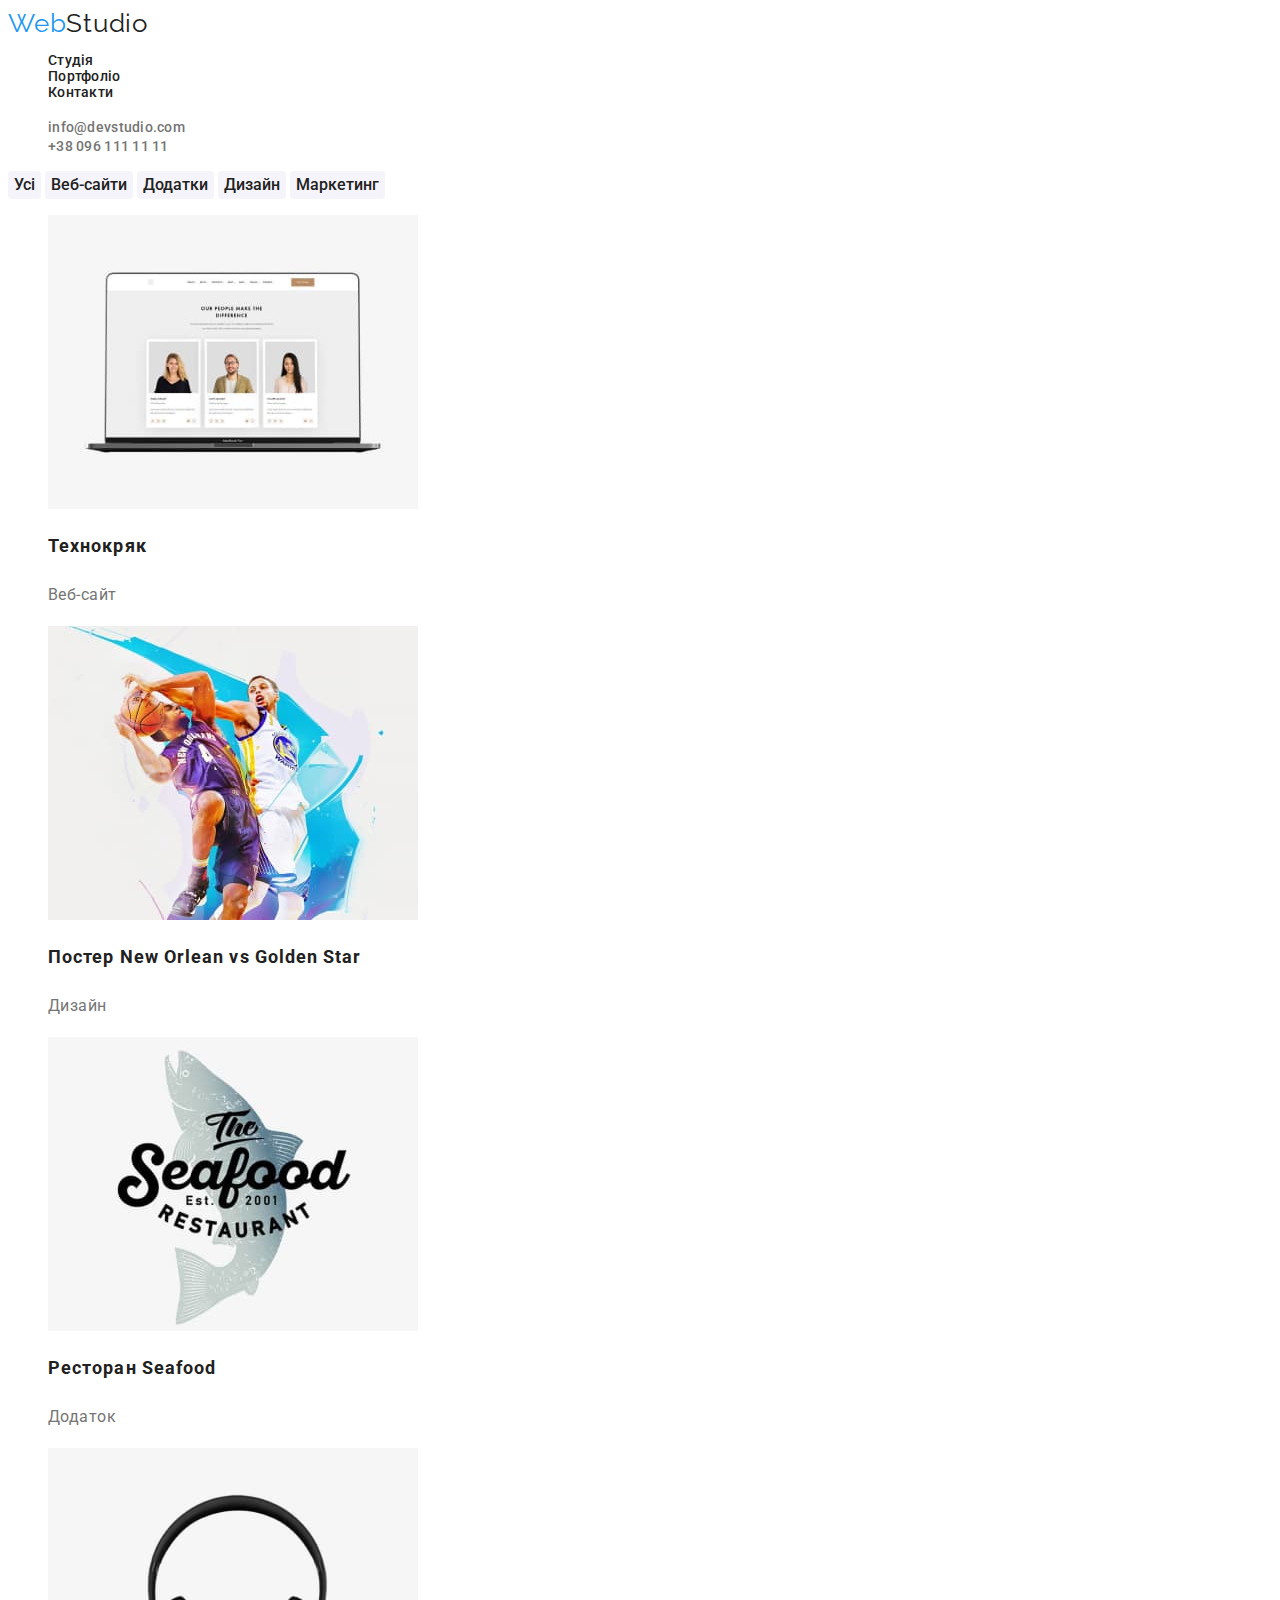
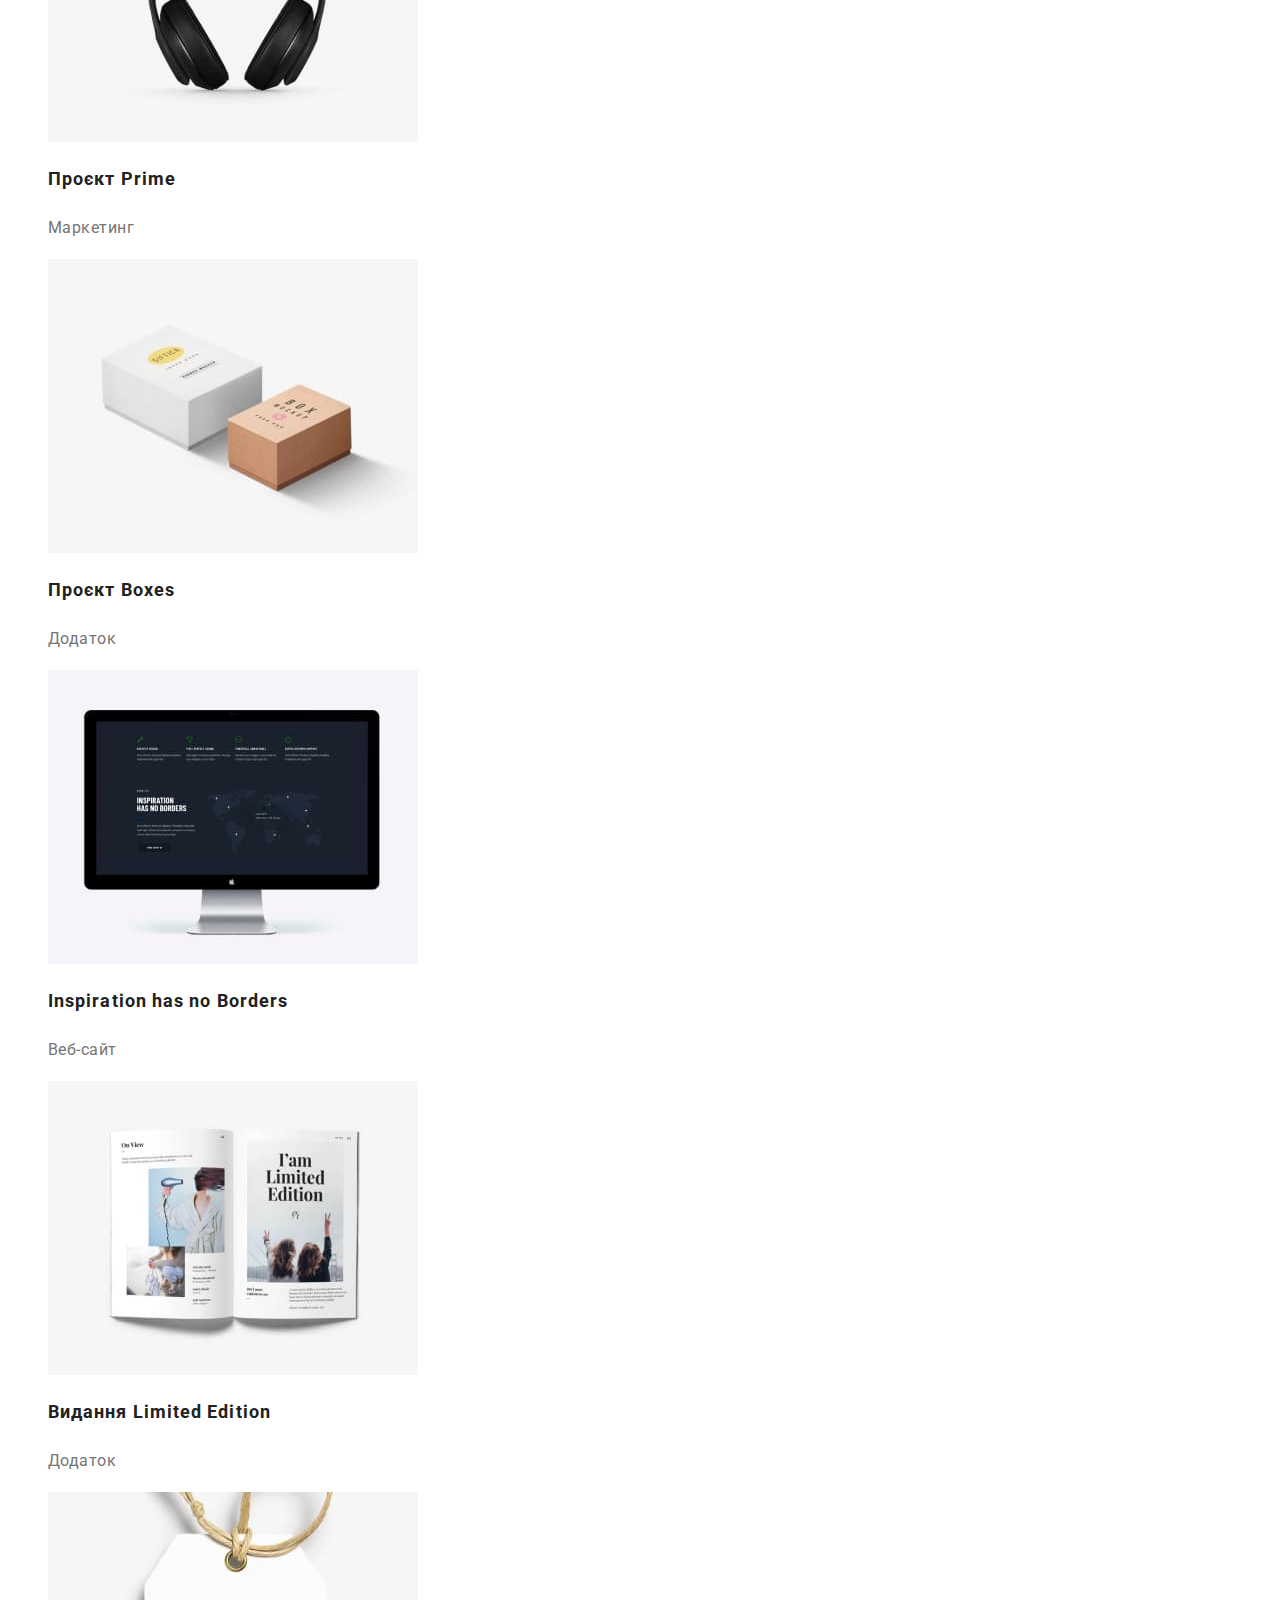
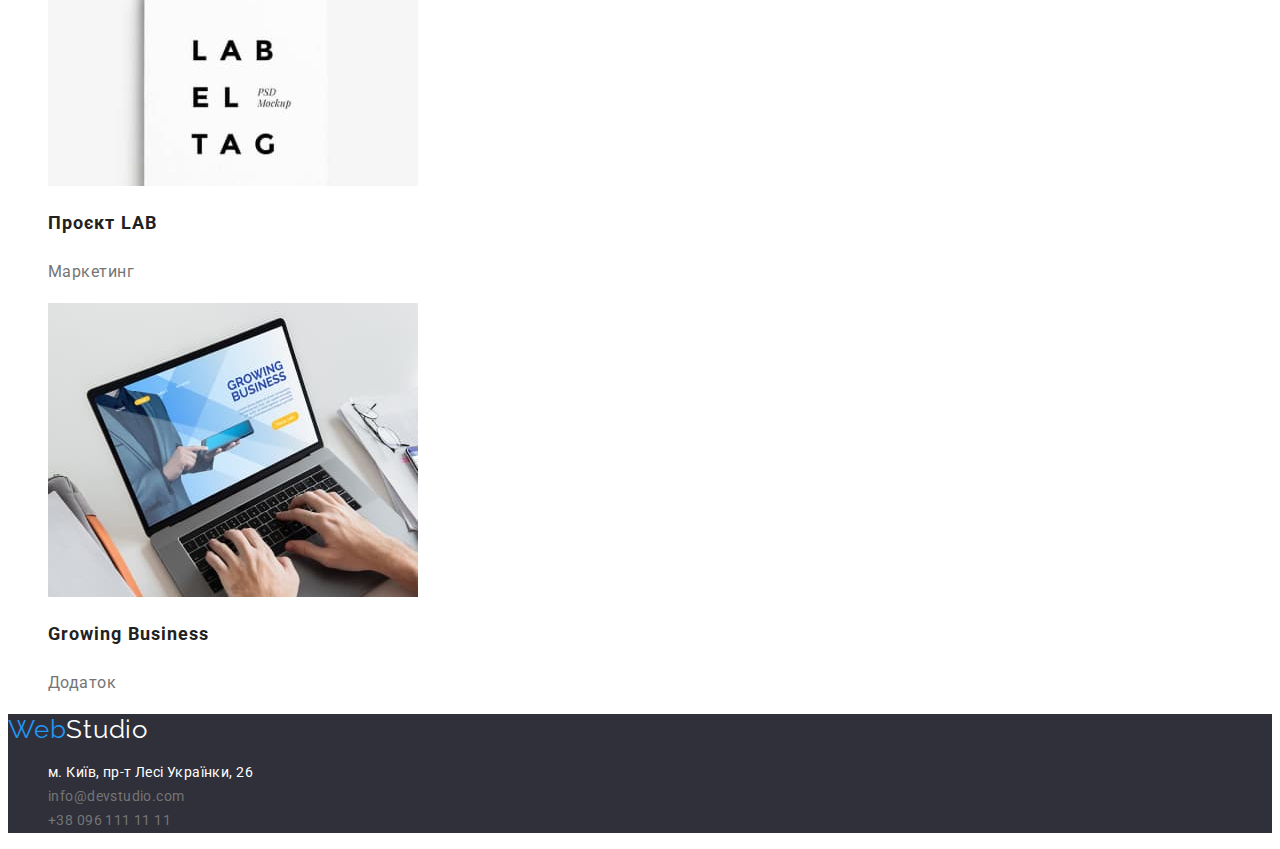
==== portfolio.html @ bd148e56 "Summary after HW2" ====
<!DOCTYPE html>
<html lang="uk">
  <head>
    <meta charset="UTF-8" />
    <meta http-equiv="X-UA-Compatible" content="IE=edge" />
    <meta name="viewport" content="width=device-width, initial-scale=1.0" />
    <title>Портфоліо</title>
    <link rel="preconnect" href="https://fonts.googleapis.com" />
    <link rel="preconnect" href="https://fonts.gstatic.com" crossorigin />
    <link
      href="https://fonts.googleapis.com/css2?family=Raleway:wght@700&family=Roboto:wght@400;500;700;900&display=swap"
      rel="stylesheet"
    />
    <link rel="stylesheet" href="./css/style.css" />
  </head>
  <body>
    <!-- Шапка сайту -->
    <header class="page-header">
      <a href="#" class="logo-link"
        >Web<span class="logo-header">Studio</span></a
      >
      <nav>
        <ul class="site-nav list">
          <li><a href="./index.html" class="link">Студія</a></li>
          <li><a href="#" class="link">Портфоліо</a></li>
          <li><a href="#" class="link">Контакти</a></li>
        </ul>
      </nav>
      <ul class="aside-header list">
        <li>
          <a href="mailto:info@devstudio.com" class="link link-header"
            >info@devstudio.com</a
          >
        </li>
        <li>
          <a href="tel:+380961111111" class="link link-header"
            >+38 096 111 11 11</a
          >
        </li>
      </ul>
    </header>
    <!-- Контент -->
    <main>
      <!-- Наші роботи -->
      <section class="section">
        <h1 class="visually-hidden">Наші роботи</h1>
        <div class="filter">
          <button class="secondary-button" type="button">Усі</button>
          <button class="secondary-button" type="button">Веб-сайти</button>
          <button class="secondary-button" type="button">Додатки</button>
          <button class="secondary-button" type="button">Дизайн</button>
          <button class="secondary-button" type="button">Маркетинг</button>
        </div>
        <ul class="work-items list">
          <li class="work-box">
            <a href="#">
              <img
                src="./img/veb-site.jpg"
                alt="Веб-сайт Технокряк"
                width="370"
                height="294"
              />
            </a>
            <h2 class="work-title">Технокряк</h2>
            <p class="work-text">Веб-сайт</p>
          </li>
          <li class="work-box">
            <a href="#">
              <img
                src="./img/design.jpg"
                alt="Дизайн Постер New Orlean vs Golden Star"
                width="370"
                height="294"
            /></a>
            <h2 class="work-title">Постер New Orlean vs Golden Star</h2>
            <p class="work-text">Дизайн</p>
          </li>
          <li class="work-box">
            <a href="#">
              <img
                src="./img/addition.jpg"
                alt="Додаток Ресторан Seafood"
                width="370"
                height="294"
            /></a>
            <h2 class="work-title">Ресторан Seafood</h2>
            <p class="work-text">Додаток</p>
          </li>
          <li class="work-box">
            <a href="#">
              <img
                src="./img/marketing.jpg"
                alt="Маркетинг Проєкт Prime"
                width="370"
                height="294"
            /></a>
            <h2 class="work-title">Проєкт Prime</h2>
            <p class="work-text">Маркетинг</p>
          </li>
          <li class="work-box">
            <a href="#">
              <img
                src="./img/addition1.jpg"
                alt="Додаток Проєкт Boxes"
                width="370"
                height="294"
            /></a>
            <h2 class="work-title">Проєкт Boxes</h2>
            <p class="work-text">Додаток</p>
          </li>
          <li class="work-box">
            <a href="#">
              <img
                src="./img//site.jpg"
                alt="Веб-сайт Inspiration has no Borders"
                width="370"
                height="294"
            /></a>
            <h2 class="work-title">Inspiration has no Borders</h2>
            <p class="work-text">Веб-сайт</p>
          </li>
          <li class="work-box">
            <a href="#">
              <img
                src="./img/design1.jpg"
                alt="Видання Limited Edition"
                width="370"
                height="294"
            /></a>
            <h2 class="work-title">Видання Limited Edition</h2>
            <p class="work-text">Додаток</p>
          </li>
          <li class="work-box">
            <a href="#">
              <img
                src="./img/marketing1.jpg"
                alt="Маркетинг Проєкт LAB"
                width="370"
                height="294"
            /></a>
            <h2 class="work-title">Проєкт LAB</h2>
            <p class="work-text">Маркетинг</p>
          </li>
          <li class="work-box">
            <a href="#">
              <img
                src="./img/addition2.jpg"
                alt="Додаток Growing Business"
                width="370"
                height="294"
            /></a>
            <h2 class="work-title">Growing Business</h2>
            <p class="work-text">Додаток</p>
          </li>
        </ul>
      </section>
    </main>
    <!-- Футер -->
    <footer class="footer">
      <a href="/" class="logo-link"
        >Web<span class="logo-footer">Studio</span></a
      >
      <address class="addres">
        <ul class="info-list">
          <li>
            <a
              href="https://goo.gl/maps/4CKy3KuzAdtdXZbL6"
              target="_blank"
              class="link link-addres"
            >
              м. Київ, пр-т Лесі Українки, 26
            </a>
          </li>
          <li>
            <a href="mailto:info@example.com" class="link link-footer"
              >info@devstudio.com</a
            >
          </li>
          <li>
            <a href="tel:+380961111111" class="link link-footer"
              >+38 096 111 11 11</a
            >
          </li>
        </ul>
      </address>
    </footer>
  </body>
</html>
---- css/style.css ----
/* цвет основного текста var(--title-text-color) rgba(33, 33, 33, 1);*/

/* вторичный цвет rgba(117, 117, 117, 1) */

/* белый цвет rgba(255, 255, 255, 1) */

/* акцент на синий rgba(33, 150, 243, 1)*/

/* цвет фона Героя и Футера rgba(47, 48, 58, 1)  */

/* вторичный цвет фона rgba(245, 244, 250, 1) */

/* основной фон  #F5F5F5 */

/* вторичный фон кнопки rgb(66, 135, 245) */

:root {
  --primary-text-color: rgba(33, 33, 33, 1);
  --title-text-color: rgba(33, 33, 33, 1);
  --secondary-text-color: rgba(117, 117, 117, 1);
  --accent-color: rgba(33, 150, 243, 1);
  --primary-white-color: rgba(255, 255, 255, 1);
  --secondary-white-color: rgba(245, 244, 250, 1);
  --background-black-color: rgba(47, 48, 58, 1);
  --background-blue-color: rgb(66, 135, 245);
}
body {
  color: var(--primary-text-color);
  background-color: var(--primary-white-color);
  font-family: Roboto, sans-serif;
}
/* Header */

.page-header {
  background-color: var(--primary-white-color);
}
.logo-link {
  color: var(--accent-color);
  font-family: Raleway, cursive;
  font-size: 26px;
  line-height: 1.19;
  letter-spacing: 0.03em;
  text-decoration: none;
}

.logo-header {
  color: var(--title-text-color);
  font-family: Raleway, cursive;
  font-size: 26px;
  line-height: 1.19;
  letter-spacing: 0.03em;
}

.logo-link:hover,
.logo-link:focus,
.logo-header:hover,
.logo-header:focus,
.link:hover,
.link:focus {
  color: var(--accent-color);
}
.site-nav {
  color: var(--title-text-color);
  font-weight: 500;
  font-size: 14px;
  line-height: 1.14;
  letter-spacing: 0.02em;
}

.list {
  list-style: none;
}
.link {
  color: var(--title-text-color);
  text-decoration: none;
}
.link-header {
  color: var(--secondary-text-color);
  font-weight: 500;
  font-size: 14px;
  line-height: 1.14;
  letter-spacing: 0.02em;
}

/* Герой */

.hero {
  background-color: var(--background-black-color);
}

.hero-title {
  color: var(--primary-white-color);
  font-weight: 900;
  font-style: normal;
  font-size: 44px;
  line-height: 1.36;
  letter-spacing: 0.06em;
  text-transform: uppercase;
  text-align: center;
}

/* Button */

.button-primary {
  color: var(--primary-white-color);
  background-color: var(--accent-color);
  max-width: 216px;
  width: 100%;
  height: 50px;
  font-weight: 700;
  font-size: 16px;
  line-height: 1.88;
  letter-spacing: 0.06em;
  text-align: center;
}
.button-primary:hover,
.button-primary:focus {
  color: var(--primary-white-color);
  background-color: var(--background-blue-color);
  cursor: pointer;
}

.secondary-button {
  color: var(--primary-text-color);
  background-color: var(--secondary-white-color);
  font-family: "Roboto";
  font-weight: 500;
  font-size: 16px;
  line-height: 1.62;
  cursor: pointer;
  border-radius: 4px;
  border: none;
}
.secondary-button:hover,
.secondary-button:focus {
  color: var(--primary-white-color);
  background-color: var(--accent-color);
}

/* Переваги */

.section {
  color: var(--secondary-text-color);
}
.section-title {
  color: var(--title-text-color);
  font-style: normal;
  font-size: 36px;
  line-height: 1.17;
  text-align: center;
  letter-spacing: 0.03em;
}

.visually-hidden {
  position: absolute;
  white-space: nowrap;
  width: 1px;
  height: 1px;
  overflow: hidden;
  border: 0;
  padding: 0;
  clip: rect(0 0 0 0);
  clip-path: inset(50%);
  margin: -1px;
}
.feature-list {
}

.title {
  color: var(--title-text-color);
  font-style: normal;
  font-weight: 700;
  font-size: 14px;
  line-height: 1.14;
  letter-spacing: 0.03em;
  text-transform: uppercase;
}

.title-text {
  font-style: normal;
  font-weight: 400;
  font-size: 14px;
  line-height: 1.71;
  letter-spacing: 0.03em;
}

/* Чим ми займаємося */

.work-list {
}

.work-items {
}

.work-box {
}

.work-title {
  color: var(--title-text-color);
  font-size: 18px;
  line-height: 2;
  letter-spacing: 0.06em;
}

.work-text {
  color: var(--secondary-text-color);
  font-weight: 400;
  font-size: 16px;
  line-height: 1.88;
  letter-spacing: 0.03em;
  text-decoration: none;
}

/* Наша команда */

.team-list {
  background-color: var(--secondary-white-color);
}
.team-card {
  background-color: var(--primary-white-color);
  width: 270px;
  height: 368px;
  box-shadow: 0px 1px 3px rgba(0, 0, 0, 0.12), 0px 1px 1px rgba(0, 0, 0, 0.14),
    0px 2px 1px rgba(0, 0, 0, 0.2);
  border-radius: 0px 0px 4px 4px;
}

.title-team {
  color: var(--title-text-color);
  font-style: normal;
  font-weight: 500;
  font-size: 16px;
  line-height: 1.19;
  letter-spacing: 0.03em;
}

.title-text-team {
  font-style: normal;
  font-weight: 400;
  font-size: 16px;
  line-height: 1.19;
  letter-spacing: 0.03em;
}
/* Футер */

.footer {
  background-color: var(--background-black-color);
}

.logo-footer {
  color: var(--primary-white-color);
  font-family: Raleway, cursive;
  font-size: 26px;
  line-height: 1.19;
  letter-spacing: 0.03em;
}

.logo-footer:hover,
.logo-footer:focus {
  color: var(--accent-color);
}
.addres {
}

.info-list {
  list-style: none;
}
.link-addres {
  color: var(--primary-white-color);
  font-style: normal;
  font-weight: 400;
  font-size: 14px;
  line-height: 1.71;
  letter-spacing: 0.03em;
}

.link-footer {
  color: var(--secondary-text-color);
  font-style: normal;
  font-weight: 400;
  font-size: 14px;
  line-height: 1.71;
  letter-spacing: 0.03em;
}
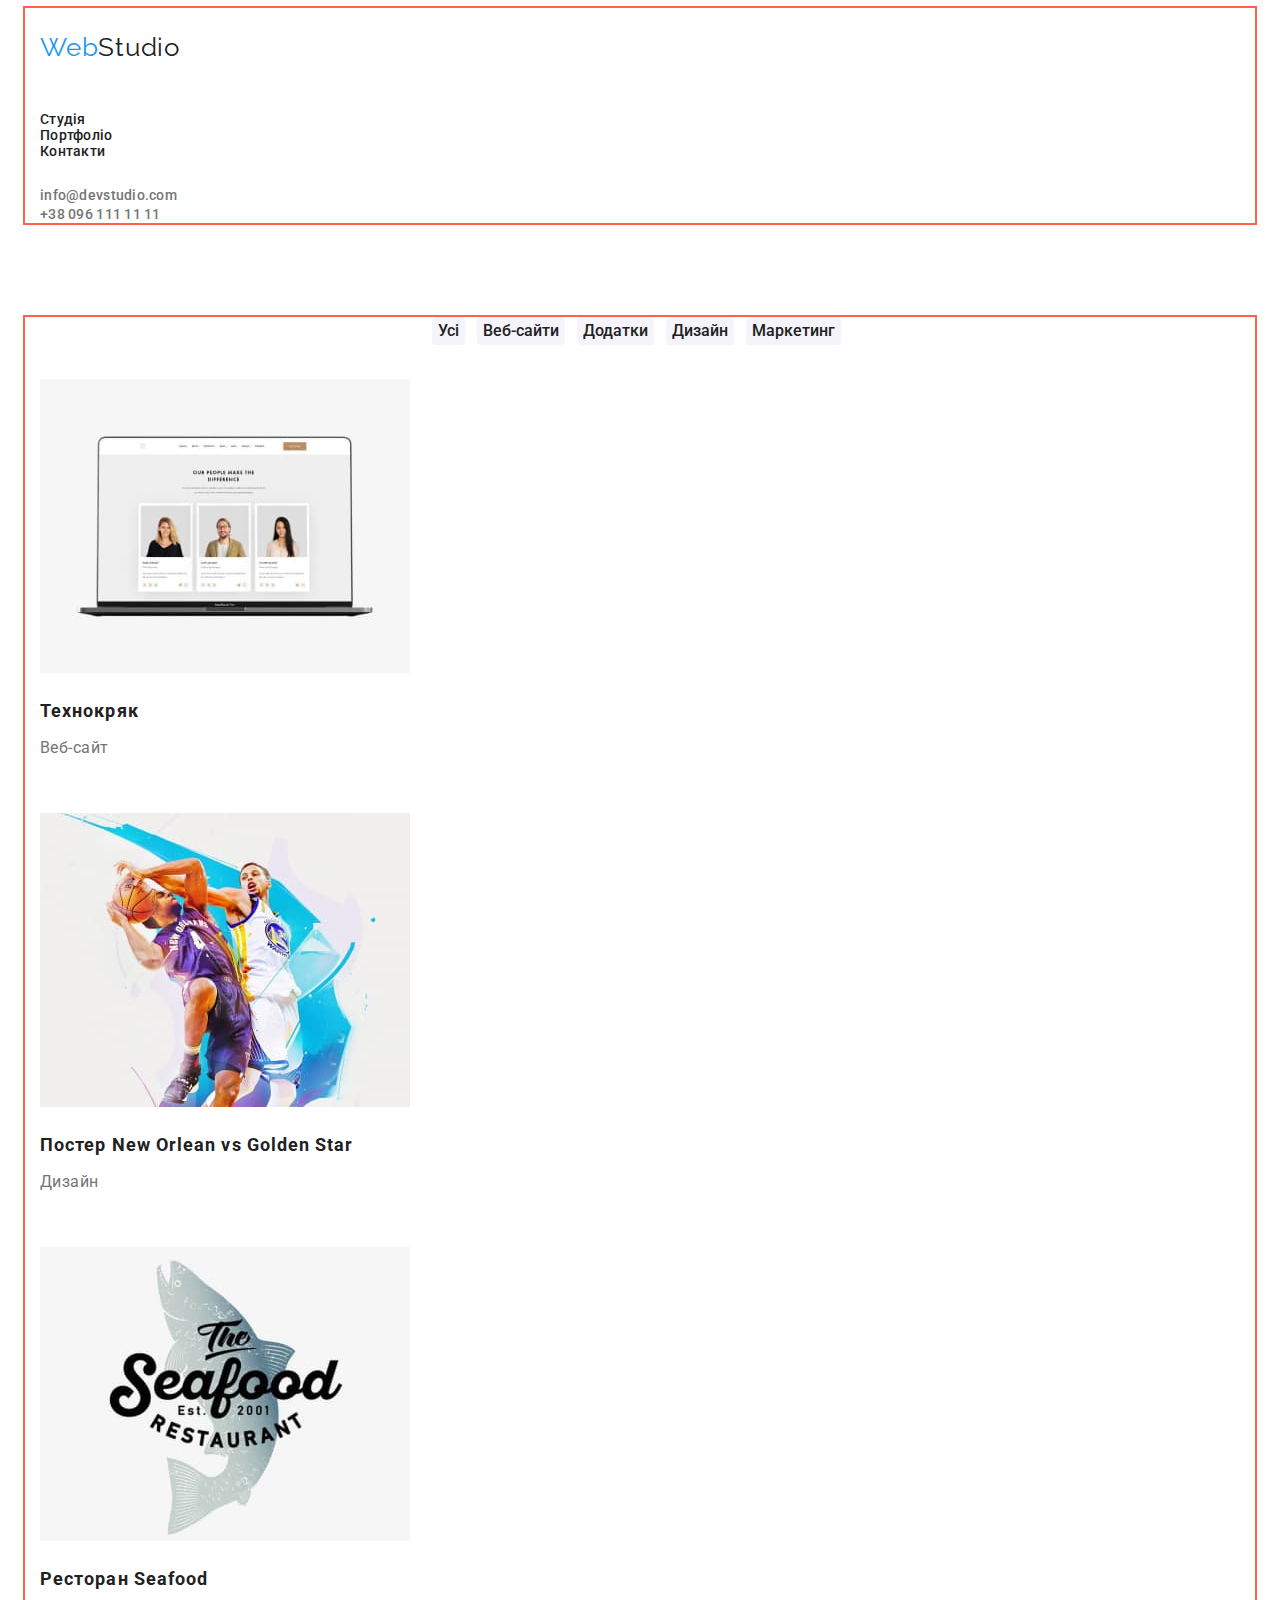
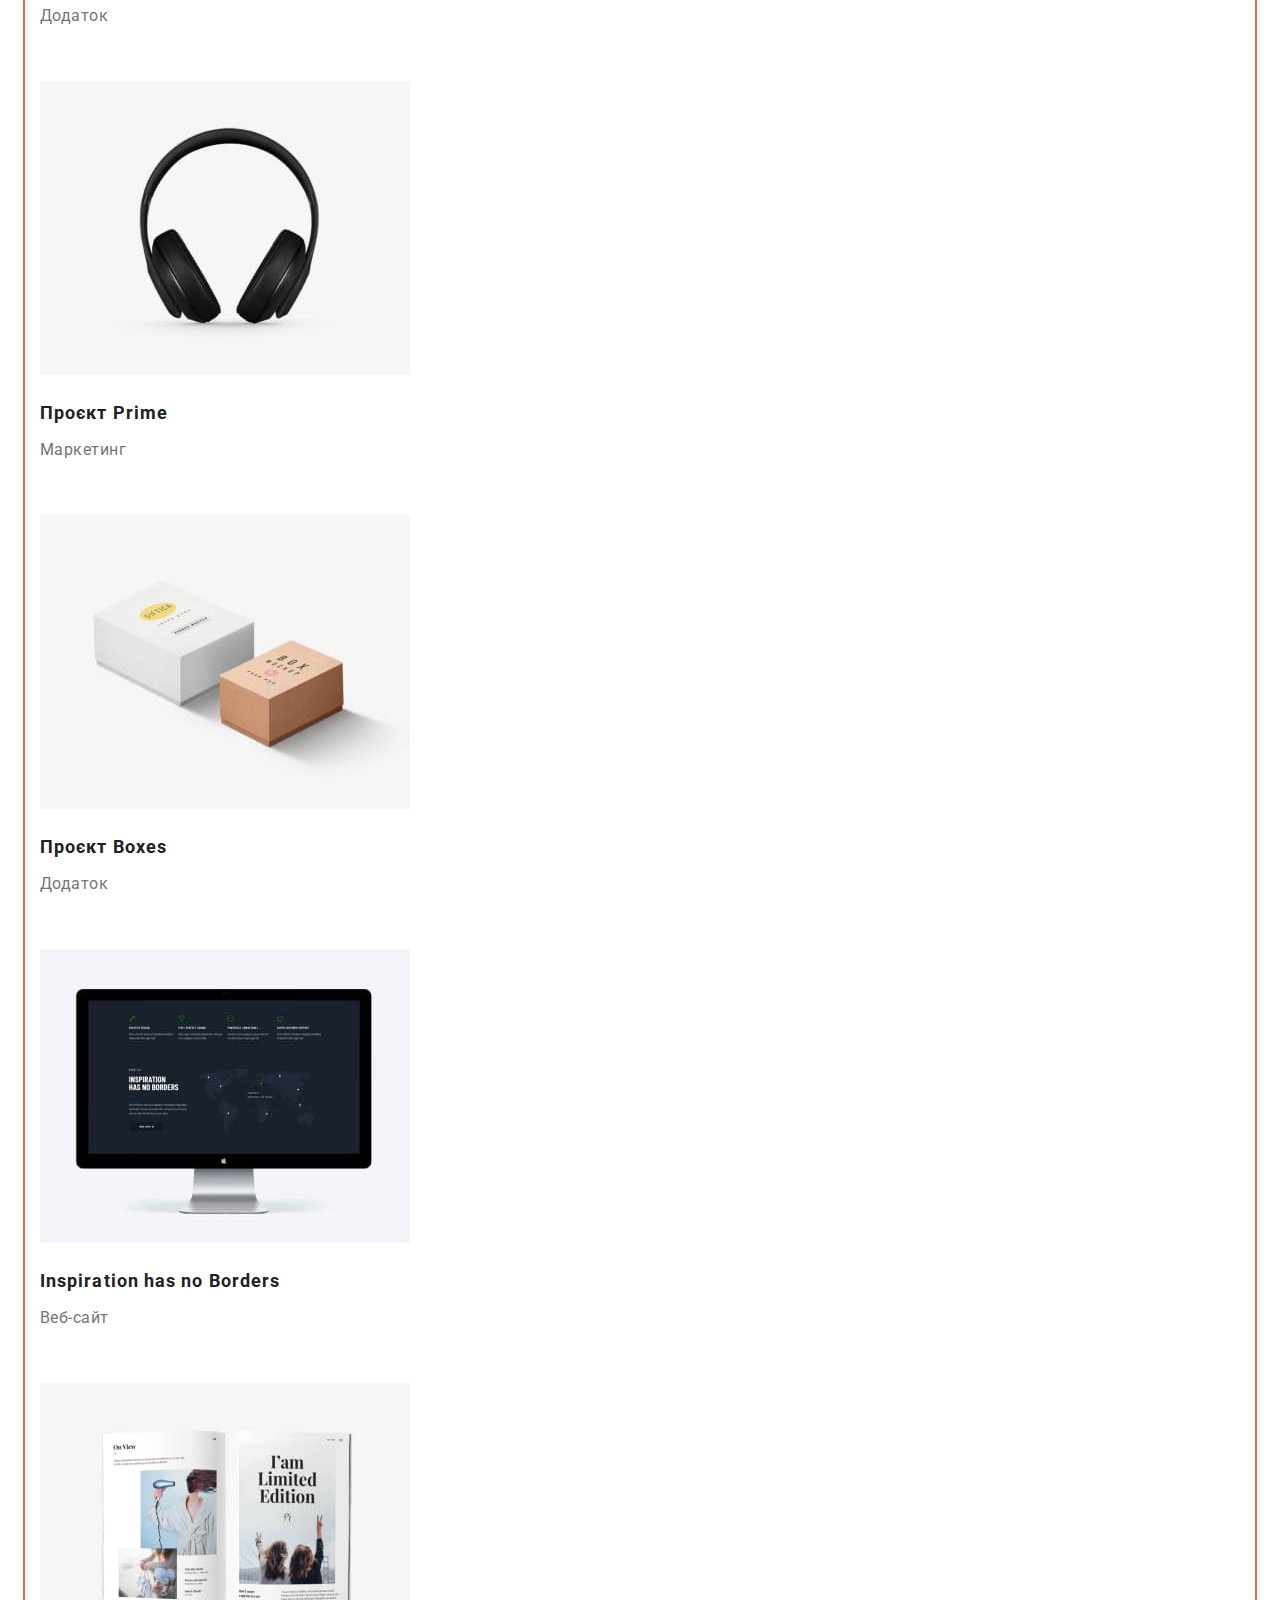
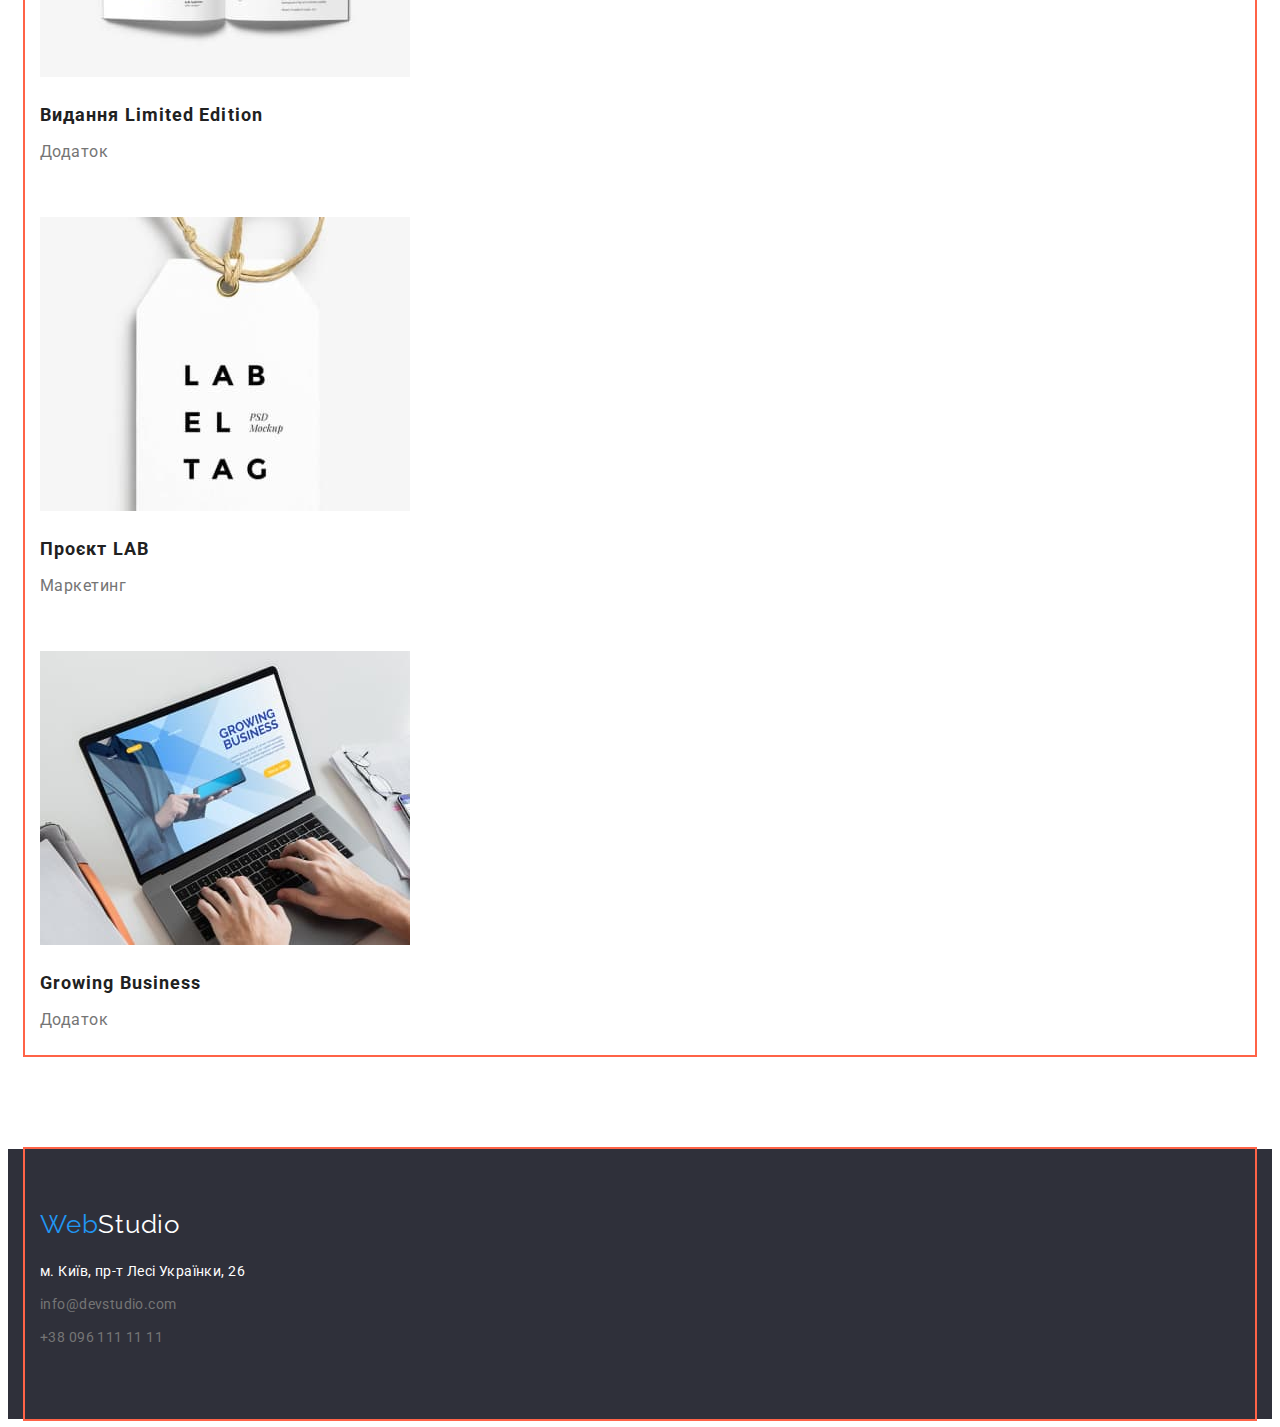
==== commit b0e98e7c: "Summary lesson 5" ====
--- a/portfolio.html
+++ b/portfolio.html
@@ -5,6 +5,7 @@
     <meta http-equiv="X-UA-Compatible" content="IE=edge" />
     <meta name="viewport" content="width=device-width, initial-scale=1.0" />
     <title>Портфоліо</title>
+    <link rel="stylesheet" href="https://cdnjs.cloudflare.com/ajax/libs/modern-normalize/1.1.0/modern-normalize.min.css" integrity="sha512-wpPYUAdjBVSE4KJnH1VR1HeZfpl1ub8YT/NKx4PuQ5NmX2tKuGu6U/JRp5y+Y8XG2tV+wKQpNHVUX03MfMFn9Q==" crossorigin="anonymous" referrerpolicy="no-referrer" />
     <link rel="preconnect" href="https://fonts.googleapis.com" />
     <link rel="preconnect" href="https://fonts.gstatic.com" crossorigin />
     <link
@@ -16,35 +17,40 @@
   <body>
     <!-- Шапка сайту -->
     <header class="page-header">
-      <a href="#" class="logo-link"
-        >Web<span class="logo-header">Studio</span></a
-      >
-      <nav>
-        <ul class="site-nav list">
-          <li><a href="./index.html" class="link">Студія</a></li>
-          <li><a href="#" class="link">Портфоліо</a></li>
-          <li><a href="#" class="link">Контакти</a></li>
+      <div class="container">
+        <div class="logo-link-header">
+          <a href="#" class="logo-link"
+            >Web<span class="logo-header">Studio</span></a
+          >
+        </div>
+        <nav>
+          <ul class="site-nav list">
+            <li><a href="./index.html" class="link">Студія</a></li>
+            <li><a href="#" class="link">Портфоліо</a></li>
+            <li><a href="#" class="link">Контакти</a></li>
+          </ul>
+        </nav>
+        <ul class="aside-header list">
+          <li>
+            <a href="mailto:info@devstudio.com" class="link link-header"
+              >info@devstudio.com</a
+            >
+          </li>
+          <li>
+            <a href="tel:+380961111111" class="link link-header"
+              >+38 096 111 11 11</a
+            >
+          </li>
         </ul>
-      </nav>
-      <ul class="aside-header list">
-        <li>
-          <a href="mailto:info@devstudio.com" class="link link-header"
-            >info@devstudio.com</a
-          >
-        </li>
-        <li>
-          <a href="tel:+380961111111" class="link link-header"
-            >+38 096 111 11 11</a
-          >
-        </li>
-      </ul>
+      </div>
     </header>
     <!-- Контент -->
     <main>
       <!-- Наші роботи -->
       <section class="section">
+        <div class="container">
         <h1 class="visually-hidden">Наші роботи</h1>
-        <div class="filter">
+        <div class="filter centered">
           <button class="secondary-button" type="button">Усі</button>
           <button class="secondary-button" type="button">Веб-сайти</button>
           <button class="secondary-button" type="button">Додатки</button>
@@ -55,6 +61,7 @@
           <li class="work-box">
             <a href="#">
               <img
+              class="work-image"
                 src="./img/veb-site.jpg"
                 alt="Веб-сайт Технокряк"
                 width="370"
@@ -67,6 +74,7 @@
           <li class="work-box">
             <a href="#">
               <img
+              class="work-image"
                 src="./img/design.jpg"
                 alt="Дизайн Постер New Orlean vs Golden Star"
                 width="370"
@@ -78,6 +86,7 @@
           <li class="work-box">
             <a href="#">
               <img
+              class="work-image"
                 src="./img/addition.jpg"
                 alt="Додаток Ресторан Seafood"
                 width="370"
@@ -89,6 +98,7 @@
           <li class="work-box">
             <a href="#">
               <img
+              class="work-image"
                 src="./img/marketing.jpg"
                 alt="Маркетинг Проєкт Prime"
                 width="370"
@@ -100,6 +110,7 @@
           <li class="work-box">
             <a href="#">
               <img
+              class="work-image"
                 src="./img/addition1.jpg"
                 alt="Додаток Проєкт Boxes"
                 width="370"
@@ -111,6 +122,7 @@
           <li class="work-box">
             <a href="#">
               <img
+              class="work-image"
                 src="./img//site.jpg"
                 alt="Веб-сайт Inspiration has no Borders"
                 width="370"
@@ -122,6 +134,7 @@
           <li class="work-box">
             <a href="#">
               <img
+              class="work-image"
                 src="./img/design1.jpg"
                 alt="Видання Limited Edition"
                 width="370"
@@ -133,6 +146,7 @@
           <li class="work-box">
             <a href="#">
               <img
+              class="work-image"
                 src="./img/marketing1.jpg"
                 alt="Маркетинг Проєкт LAB"
                 width="370"
@@ -144,6 +158,7 @@
           <li class="work-box">
             <a href="#">
               <img
+              class="work-image"
                 src="./img/addition2.jpg"
                 alt="Додаток Growing Business"
                 width="370"
@@ -154,35 +169,40 @@
           </li>
         </ul>
       </section>
+      </div>
     </main>
     <!-- Футер -->
-    <footer class="footer">
-      <a href="/" class="logo-link"
-        >Web<span class="logo-footer">Studio</span></a
-      >
-      <address class="addres">
-        <ul class="info-list">
-          <li>
-            <a
-              href="https://goo.gl/maps/4CKy3KuzAdtdXZbL6"
-              target="_blank"
-              class="link link-addres"
-            >
-              м. Київ, пр-т Лесі Українки, 26
-            </a>
-          </li>
-          <li>
-            <a href="mailto:info@example.com" class="link link-footer"
-              >info@devstudio.com</a
-            >
-          </li>
-          <li>
-            <a href="tel:+380961111111" class="link link-footer"
-              >+38 096 111 11 11</a
-            >
-          </li>
-        </ul>
-      </address>
+     <footer class="footer">
+      <div class="container">
+        <div class="logo-link-footer">
+          <a href="./index.html" class="logo-link"
+            >Web<span class="logo-footer">Studio</span></a
+          >
+        </div>
+        <address class="addres">
+          <ul class="info-list">
+            <li class="info-item">
+              <a
+                href="https://goo.gl/maps/4CKy3KuzAdtdXZbL6"
+                target="_blank"
+                class="link link-addres"
+              >
+                м. Київ, пр-т Лесі Українки, 26
+              </a>
+            </li>
+            <li class="info-item">
+              <a href="mailto:info@devstudio.com" class="link link-footer"
+                >info@devstudio.com</a
+              >
+            </li>
+            <li class="info-item">
+              <a href="tel:+380961111111" class="link link-footer"
+                >+38 096 111 11 11</a
+              >
+            </li>
+          </ul>
+        </address>
+      </div>
     </footer>
   </body>
 </html>
--- a/css/style.css
+++ b/css/style.css
@@ -29,17 +29,51 @@
   background-color: var(--primary-white-color);
   font-family: Roboto, sans-serif;
 }
+
+h1,
+h2,
+h3,
+h4,
+h5,
+h6,
+p,
+ul {
+  margin: 0;
+  padding: 0;
+}
+
+img {
+  display: block;
+  max-width: 100%;
+  height: auto;
+}
+
+.container {
+  margin: 0 auto;
+  padding: 0 15px;
+  max-width: 1200px;
+  outline: 2px solid tomato;
+}
+
 /* Header */
 
 .page-header {
   background-color: var(--primary-white-color);
-}
+  margin-bottom: 94px;
+}
+.logo-link-header {
+  padding-top: 24px;
+  padding-bottom: 25px;
+  margin-right: 93px;
+}
+
 .logo-link {
   color: var(--accent-color);
   font-family: Raleway, cursive;
   font-size: 26px;
   line-height: 1.19;
   letter-spacing: 0.03em;
+
   text-decoration: none;
 }
 
@@ -65,6 +99,9 @@
   font-size: 14px;
   line-height: 1.14;
   letter-spacing: 0.02em;
+  padding-top: 24px;
+  padding-bottom: 25px;
+  margin-right: 344px;
 }
 
 .list {
@@ -80,12 +117,15 @@
   font-size: 14px;
   line-height: 1.14;
   letter-spacing: 0.02em;
+  margin-right: 50px;
 }
 
 /* Герой */
 
 .hero {
   background-color: var(--background-black-color);
+  text-align: center;
+  margin-bottom: 94px;
 }
 
 .hero-title {
@@ -97,6 +137,10 @@
   letter-spacing: 0.06em;
   text-transform: uppercase;
   text-align: center;
+  padding-top: 200px;
+  margin-bottom: 30px;
+  padding-left: 252px;
+  padding-right: 252px;
 }
 
 /* Button */
@@ -112,6 +156,7 @@
   line-height: 1.88;
   letter-spacing: 0.06em;
   text-align: center;
+  margin-bottom: 200px;
 }
 .button-primary:hover,
 .button-primary:focus {
@@ -130,6 +175,7 @@
   cursor: pointer;
   border-radius: 4px;
   border: none;
+  margin-right: 8px;
 }
 .secondary-button:hover,
 .secondary-button:focus {
@@ -141,7 +187,13 @@
 
 .section {
   color: var(--secondary-text-color);
-}
+  margin-bottom: 94px;
+}
+
+.centered {
+  text-align: center;
+}
+
 .section-title {
   color: var(--title-text-color);
   font-style: normal;
@@ -149,6 +201,7 @@
   line-height: 1.17;
   text-align: center;
   letter-spacing: 0.03em;
+  margin-bottom: 50px;
 }
 
 .visually-hidden {
@@ -163,6 +216,7 @@
   clip-path: inset(50%);
   margin: -1px;
 }
+
 .feature-list {
 }
 
@@ -174,6 +228,8 @@
   line-height: 1.14;
   letter-spacing: 0.03em;
   text-transform: uppercase;
+  margin-right: 30px;
+  margin-bottom: 10px;
 }
 
 .title-text {
@@ -182,17 +238,28 @@
   font-size: 14px;
   line-height: 1.71;
   letter-spacing: 0.03em;
+  margin-bottom: 24px;
+  margin-right: 30px;
 }
 
 /* Чим ми займаємося */
 
-.work-list {
-}
-
-.work-items {
+.filter {
+  margin-bottom: 34px;
+}
+
+.work-list > .item {
+  margin-bottom: 94px;
+  margin-right: 30px;
 }
 
 .work-box {
+  margin-bottom: 30px;
+  margin-right: 30px;
+}
+
+.work-image {
+  margin-bottom: 20px;
 }
 
 .work-title {
@@ -200,6 +267,7 @@
   font-size: 18px;
   line-height: 2;
   letter-spacing: 0.06em;
+  margin-bottom: 4px;
 }
 
 .work-text {
@@ -209,6 +277,7 @@
   line-height: 1.88;
   letter-spacing: 0.03em;
   text-decoration: none;
+  padding-bottom: 20px;
 }
 
 /* Наша команда */
@@ -223,6 +292,12 @@
   box-shadow: 0px 1px 3px rgba(0, 0, 0, 0.12), 0px 1px 1px rgba(0, 0, 0, 0.14),
     0px 2px 1px rgba(0, 0, 0, 0.2);
   border-radius: 0px 0px 4px 4px;
+  margin-bottom: 94px;
+  margin-right: 30px;
+}
+
+.team-image {
+  margin-bottom: 30px;
 }
 
 .title-team {
@@ -232,6 +307,8 @@
   font-size: 16px;
   line-height: 1.19;
   letter-spacing: 0.03em;
+  margin-bottom: 10px;
+  text-align: center;
 }
 
 .title-text-team {
@@ -240,11 +317,18 @@
   font-size: 16px;
   line-height: 1.19;
   letter-spacing: 0.03em;
+  margin-bottom: 30px;
+  text-align: center;
 }
 /* Футер */
 
 .footer {
   background-color: var(--background-black-color);
+}
+
+.logo-link-footer {
+  padding-top: 60px;
+  margin-bottom: 20px;
 }
 
 .logo-footer {
@@ -260,6 +344,7 @@
   color: var(--accent-color);
 }
 .addres {
+  padding-bottom: 60px;
 }
 
 .info-list {
@@ -282,3 +367,7 @@
   line-height: 1.71;
   letter-spacing: 0.03em;
 }
+
+.info-item {
+  margin-bottom: 9px;
+}
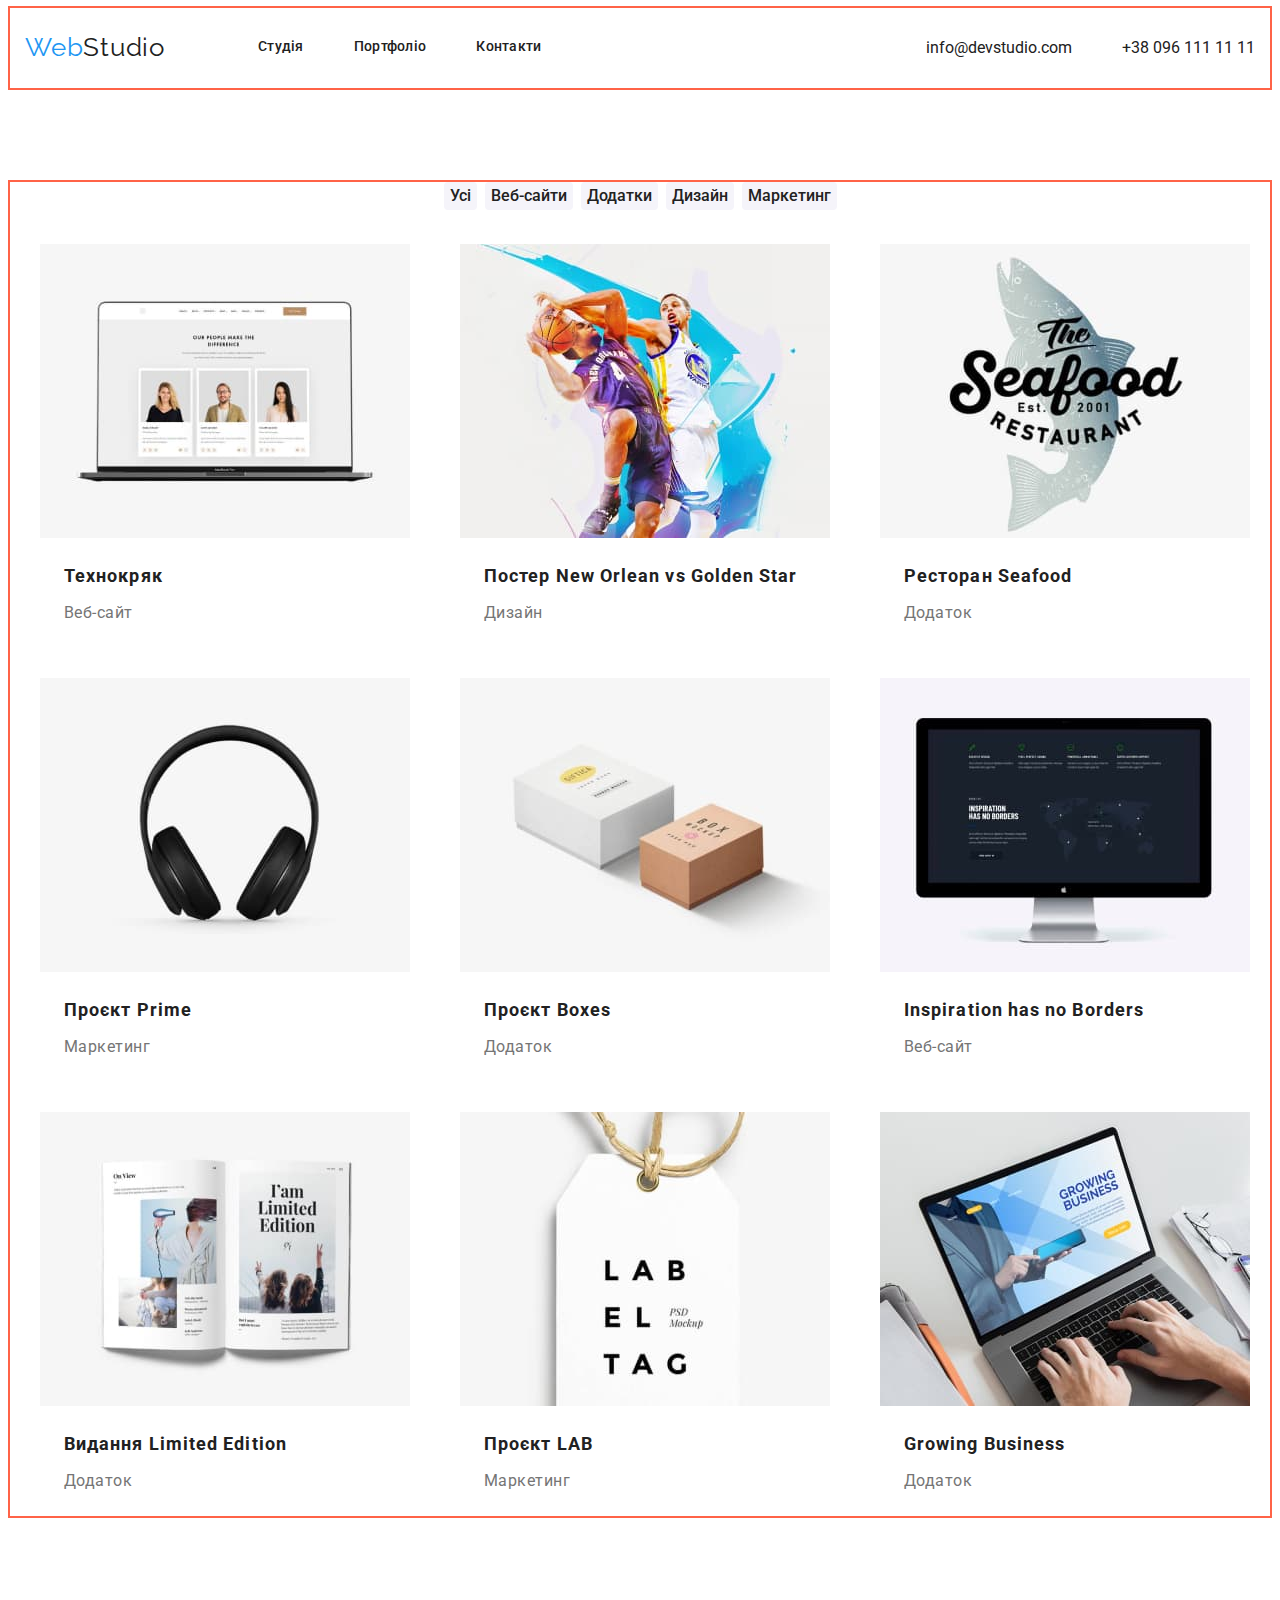
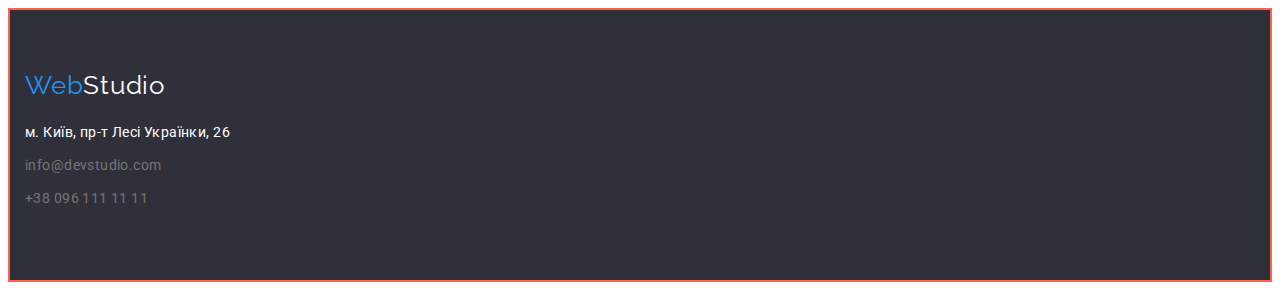
==== commit 567ba2eb: "Last change" ====
--- a/portfolio.html
+++ b/portfolio.html
@@ -5,7 +5,13 @@
     <meta http-equiv="X-UA-Compatible" content="IE=edge" />
     <meta name="viewport" content="width=device-width, initial-scale=1.0" />
     <title>Портфоліо</title>
-    <link rel="stylesheet" href="https://cdnjs.cloudflare.com/ajax/libs/modern-normalize/1.1.0/modern-normalize.min.css" integrity="sha512-wpPYUAdjBVSE4KJnH1VR1HeZfpl1ub8YT/NKx4PuQ5NmX2tKuGu6U/JRp5y+Y8XG2tV+wKQpNHVUX03MfMFn9Q==" crossorigin="anonymous" referrerpolicy="no-referrer" />
+    <link
+      rel="stylesheet"
+      href="https://cdnjs.cloudflare.com/ajax/libs/modern-normalize/1.1.0/modern-normalize.min.css"
+      integrity="sha512-wpPYUAdjBVSE4KJnH1VR1HeZfpl1ub8YT/NKx4PuQ5NmX2tKuGu6U/JRp5y+Y8XG2tV+wKQpNHVUX03MfMFn9Q=="
+      crossorigin="anonymous"
+      referrerpolicy="no-referrer"
+    />
     <link rel="preconnect" href="https://fonts.googleapis.com" />
     <link rel="preconnect" href="https://fonts.gstatic.com" crossorigin />
     <link
@@ -17,7 +23,7 @@
   <body>
     <!-- Шапка сайту -->
     <header class="page-header">
-      <div class="container">
+      <div class="container main-logo">
         <div class="logo-link-header">
           <a href="#" class="logo-link"
             >Web<span class="logo-header">Studio</span></a
@@ -25,21 +31,21 @@
         </div>
         <nav>
           <ul class="site-nav list">
-            <li><a href="./index.html" class="link">Студія</a></li>
-            <li><a href="#" class="link">Портфоліо</a></li>
-            <li><a href="#" class="link">Контакти</a></li>
+            <li class="item"><a href="./index.html" class="link">Студія</a></li>
+            <li class="item">
+              <a href="#" class="link">Портфоліо</a>
+            </li>
+            <li class="item"><a href="#" class="link">Контакти</a></li>
           </ul>
         </nav>
         <ul class="aside-header list">
-          <li>
-            <a href="mailto:info@devstudio.com" class="link link-header"
+          <li class="item">
+            <a href="mailto:info@devstudio.com" class="link"
               >info@devstudio.com</a
             >
           </li>
-          <li>
-            <a href="tel:+380961111111" class="link link-header"
-              >+38 096 111 11 11</a
-            >
+          <li class="item">
+            <a href="tel:+380961111111" class="link">+38 096 111 11 11</a>
           </li>
         </ul>
       </div>
@@ -49,130 +55,150 @@
       <!-- Наші роботи -->
       <section class="section">
         <div class="container">
-        <h1 class="visually-hidden">Наші роботи</h1>
-        <div class="filter centered">
-          <button class="secondary-button" type="button">Усі</button>
-          <button class="secondary-button" type="button">Веб-сайти</button>
-          <button class="secondary-button" type="button">Додатки</button>
-          <button class="secondary-button" type="button">Дизайн</button>
-          <button class="secondary-button" type="button">Маркетинг</button>
+          <h1 class="visually-hidden">Наші роботи</h1>
+          <div class="filter centered">
+            <button class="secondary-button" type="button">Усі</button>
+            <button class="secondary-button" type="button">Веб-сайти</button>
+            <button class="secondary-button" type="button">Додатки</button>
+            <button class="secondary-button" type="button">Дизайн</button>
+            <button class="secondary-button" type="button">Маркетинг</button>
+          </div>
+          <div class="work-container">
+            <ul class="work-items list">
+              <li class="work-box">
+                <a href="#">
+                  <img
+                    class="work-image"
+                    src="./img/veb-site.jpg"
+                    alt="Веб-сайт Технокряк"
+                    width="370"
+                    height="294"
+                  />
+                </a>
+                <div class="work-card">
+                  <h2 class="work-title">Технокряк</h2>
+                  <p class="work-text">Веб-сайт</p>
+                </div>
+              </li>
+              <li class="work-box">
+                <a href="#">
+                  <img
+                    class="work-image"
+                    src="./img/design.jpg"
+                    alt="Дизайн Постер New Orlean vs Golden Star"
+                    width="370"
+                    height="294"
+                /></a>
+                <div class="work-card">
+                  <h2 class="work-title">Постер New Orlean vs Golden Star</h2>
+                  <p class="work-text">Дизайн</p>
+                </div>
+              </li>
+              <li class="work-box">
+                <a href="#">
+                  <img
+                    class="work-image"
+                    src="./img/addition.jpg"
+                    alt="Додаток Ресторан Seafood"
+                    width="370"
+                    height="294"
+                /></a>
+                <div class="work-card">
+                  <h2 class="work-title">Ресторан Seafood</h2>
+                  <p class="work-text">Додаток</p>
+                </div>
+              </li>
+              <li class="work-box">
+                <a href="#">
+                  <img
+                    class="work-image"
+                    src="./img/marketing.jpg"
+                    alt="Маркетинг Проєкт Prime"
+                    width="370"
+                    height="294"
+                /></a>
+                <div class="work-card">
+                  <h2 class="work-title">Проєкт Prime</h2>
+                  <p class="work-text">Маркетинг</p>
+                </div>
+              </li>
+              <li class="work-box">
+                <a href="#">
+                  <img
+                    class="work-image"
+                    src="./img/addition1.jpg"
+                    alt="Додаток Проєкт Boxes"
+                    width="370"
+                    height="294"
+                /></a>
+                <div class="work-card">
+                  <h2 class="work-title">Проєкт Boxes</h2>
+                  <p class="work-text">Додаток</p>
+                </div>
+              </li>
+              <li class="work-box">
+                <a href="#">
+                  <img
+                    class="work-image"
+                    src="./img//site.jpg"
+                    alt="Веб-сайт Inspiration has no Borders"
+                    width="370"
+                    height="294"
+                /></a>
+                <div class="work-card">
+                  <h2 class="work-title">Inspiration has no Borders</h2>
+                  <p class="work-text">Веб-сайт</p>
+                </div>
+              </li>
+              <li class="work-box">
+                <a href="#">
+                  <img
+                    class="work-image"
+                    src="./img/design1.jpg"
+                    alt="Видання Limited Edition"
+                    width="370"
+                    height="294"
+                /></a>
+                <div class="work-card">
+                  <h2 class="work-title">Видання Limited Edition</h2>
+                  <p class="work-text">Додаток</p>
+                </div>
+              </li>
+              <li class="work-box">
+                <a href="#">
+                  <img
+                    class="work-image"
+                    src="./img/marketing1.jpg"
+                    alt="Маркетинг Проєкт LAB"
+                    width="370"
+                    height="294"
+                /></a>
+                <div class="work-card">
+                  <h2 class="work-title">Проєкт LAB</h2>
+                  <p class="work-text">Маркетинг</p>
+                </div>
+              </li>
+              <li class="work-box">
+                <a href="#">
+                  <img
+                    class="work-image"
+                    src="./img/addition2.jpg"
+                    alt="Додаток Growing Business"
+                    width="370"
+                    height="294"
+                /></a>
+                <div class="work-card">
+                  <h2 class="work-title">Growing Business</h2>
+                  <p class="work-text">Додаток</p>
+                </div>
+              </li>
+            </ul>
+          </div>
         </div>
-        <ul class="work-items list">
-          <li class="work-box">
-            <a href="#">
-              <img
-              class="work-image"
-                src="./img/veb-site.jpg"
-                alt="Веб-сайт Технокряк"
-                width="370"
-                height="294"
-              />
-            </a>
-            <h2 class="work-title">Технокряк</h2>
-            <p class="work-text">Веб-сайт</p>
-          </li>
-          <li class="work-box">
-            <a href="#">
-              <img
-              class="work-image"
-                src="./img/design.jpg"
-                alt="Дизайн Постер New Orlean vs Golden Star"
-                width="370"
-                height="294"
-            /></a>
-            <h2 class="work-title">Постер New Orlean vs Golden Star</h2>
-            <p class="work-text">Дизайн</p>
-          </li>
-          <li class="work-box">
-            <a href="#">
-              <img
-              class="work-image"
-                src="./img/addition.jpg"
-                alt="Додаток Ресторан Seafood"
-                width="370"
-                height="294"
-            /></a>
-            <h2 class="work-title">Ресторан Seafood</h2>
-            <p class="work-text">Додаток</p>
-          </li>
-          <li class="work-box">
-            <a href="#">
-              <img
-              class="work-image"
-                src="./img/marketing.jpg"
-                alt="Маркетинг Проєкт Prime"
-                width="370"
-                height="294"
-            /></a>
-            <h2 class="work-title">Проєкт Prime</h2>
-            <p class="work-text">Маркетинг</p>
-          </li>
-          <li class="work-box">
-            <a href="#">
-              <img
-              class="work-image"
-                src="./img/addition1.jpg"
-                alt="Додаток Проєкт Boxes"
-                width="370"
-                height="294"
-            /></a>
-            <h2 class="work-title">Проєкт Boxes</h2>
-            <p class="work-text">Додаток</p>
-          </li>
-          <li class="work-box">
-            <a href="#">
-              <img
-              class="work-image"
-                src="./img//site.jpg"
-                alt="Веб-сайт Inspiration has no Borders"
-                width="370"
-                height="294"
-            /></a>
-            <h2 class="work-title">Inspiration has no Borders</h2>
-            <p class="work-text">Веб-сайт</p>
-          </li>
-          <li class="work-box">
-            <a href="#">
-              <img
-              class="work-image"
-                src="./img/design1.jpg"
-                alt="Видання Limited Edition"
-                width="370"
-                height="294"
-            /></a>
-            <h2 class="work-title">Видання Limited Edition</h2>
-            <p class="work-text">Додаток</p>
-          </li>
-          <li class="work-box">
-            <a href="#">
-              <img
-              class="work-image"
-                src="./img/marketing1.jpg"
-                alt="Маркетинг Проєкт LAB"
-                width="370"
-                height="294"
-            /></a>
-            <h2 class="work-title">Проєкт LAB</h2>
-            <p class="work-text">Маркетинг</p>
-          </li>
-          <li class="work-box">
-            <a href="#">
-              <img
-              class="work-image"
-                src="./img/addition2.jpg"
-                alt="Додаток Growing Business"
-                width="370"
-                height="294"
-            /></a>
-            <h2 class="work-title">Growing Business</h2>
-            <p class="work-text">Додаток</p>
-          </li>
-        </ul>
       </section>
-      </div>
     </main>
     <!-- Футер -->
-     <footer class="footer">
+    <footer class="footer">
       <div class="container">
         <div class="logo-link-footer">
           <a href="./index.html" class="logo-link"
--- a/css/style.css
+++ b/css/style.css
@@ -51,16 +51,22 @@
 .container {
   margin: 0 auto;
   padding: 0 15px;
-  max-width: 1200px;
+  max-width: 1230px;
   outline: 2px solid tomato;
 }
 
 /* Header */
 
 .page-header {
+  margin-bottom: 94px;
   background-color: var(--primary-white-color);
-  margin-bottom: 94px;
-}
+}
+
+.main-logo {
+  display: flex;
+  align-items: center;
+}
+
 .logo-link-header {
   padding-top: 24px;
   padding-bottom: 25px;
@@ -93,6 +99,15 @@
 .link:focus {
   color: var(--accent-color);
 }
+
+.site-nav {
+  display: flex;
+}
+
+.site-nav .item + .item {
+  margin-left: 50px;
+}
+
 .site-nav {
   color: var(--title-text-color);
   font-weight: 500;
@@ -101,7 +116,7 @@
   letter-spacing: 0.02em;
   padding-top: 24px;
   padding-bottom: 25px;
-  margin-right: 344px;
+  /* margin-right: 344px; */
 }
 
 .list {
@@ -120,6 +135,14 @@
   margin-right: 50px;
 }
 
+.aside-header {
+  display: flex;
+  margin-left: auto;
+}
+
+.aside-header .item + .item {
+  margin-left: 50px;
+}
 /* Герой */
 
 .hero {
@@ -128,7 +151,17 @@
   margin-bottom: 94px;
 }
 
+.hero-container {
+  display: flex;
+  flex-wrap: wrap;
+  align-items: center;
+  justify-content: center;
+  padding: 200px 252px;
+}
+
 .hero-title {
+  margin-bottom: 30px;
+
   color: var(--primary-white-color);
   font-weight: 900;
   font-style: normal;
@@ -137,26 +170,22 @@
   letter-spacing: 0.06em;
   text-transform: uppercase;
   text-align: center;
-  padding-top: 200px;
-  margin-bottom: 30px;
-  padding-left: 252px;
-  padding-right: 252px;
 }
 
 /* Button */
 
 .button-primary {
-  color: var(--primary-white-color);
-  background-color: var(--accent-color);
   max-width: 216px;
   width: 100%;
   height: 50px;
+
+  color: var(--primary-white-color);
+  background-color: var(--accent-color);
   font-weight: 700;
   font-size: 16px;
   line-height: 1.88;
   letter-spacing: 0.06em;
   text-align: center;
-  margin-bottom: 200px;
 }
 .button-primary:hover,
 .button-primary:focus {
@@ -175,7 +204,6 @@
   cursor: pointer;
   border-radius: 4px;
   border: none;
-  margin-right: 8px;
 }
 .secondary-button:hover,
 .secondary-button:focus {
@@ -186,8 +214,8 @@
 /* Переваги */
 
 .section {
+  margin-bottom: 94px;
   color: var(--secondary-text-color);
-  margin-bottom: 94px;
 }
 
 .centered {
@@ -195,13 +223,14 @@
 }
 
 .section-title {
+  margin-bottom: 50px;
+
   color: var(--title-text-color);
   font-style: normal;
   font-size: 36px;
   line-height: 1.17;
   text-align: center;
   letter-spacing: 0.03em;
-  margin-bottom: 50px;
 }
 
 .visually-hidden {
@@ -218,9 +247,13 @@
 }
 
 .feature-list {
+  display: flex;
+  gap: 30px;
 }
 
 .title {
+  margin-bottom: 10px;
+  width: 270px;
   color: var(--title-text-color);
   font-style: normal;
   font-weight: 700;
@@ -228,46 +261,72 @@
   line-height: 1.14;
   letter-spacing: 0.03em;
   text-transform: uppercase;
+}
+
+.title-text {
+  font-style: normal;
+  font-weight: 400;
+  font-size: 14px;
+  line-height: 1.71;
+  letter-spacing: 0.03em;
+}
+
+/* Чим ми займаємося */
+
+.filter {
+  display: flex;
+  justify-content: center;
+  align-items: center;
+  gap: 8px;
+  margin-bottom: 34px;
+}
+
+.work-list {
+  display: flex;
+  justify-content: space-between;
+  gap: 30px;
+}
+
+.work-container {
+  width: 1230px;
+  padding-left: 15px;
+  padding-right: 15px;
+  margin-left: auto;
+  margin-right: auto;
+}
+.work-items {
+  display: flex;
+  flex-wrap: wrap;
+}
+
+.work-box {
+  width: calc((100% - 60px) / 3);
   margin-right: 30px;
-  margin-bottom: 10px;
-}
-
-.title-text {
-  font-style: normal;
-  font-weight: 400;
-  font-size: 14px;
-  line-height: 1.71;
-  letter-spacing: 0.03em;
-  margin-bottom: 24px;
-  margin-right: 30px;
-}
-
-/* Чим ми займаємося */
-
-.filter {
-  margin-bottom: 34px;
-}
-
-.work-list > .item {
-  margin-bottom: 94px;
-  margin-right: 30px;
-}
-
-.work-box {
   margin-bottom: 30px;
-  margin-right: 30px;
-}
-
-.work-image {
-  margin-bottom: 20px;
+}
+
+.work-box:nth-child(3n) {
+  margin-right: 0;
+}
+
+.work-box:nth-last-child(-n + 3) {
+  margin-bottom: 0;
+}
+
+/* .work-image {
+} */
+
+.work-card {
+  padding: 20px 24px;
 }
 
 .work-title {
+  margin-bottom: 4px;
+
   color: var(--title-text-color);
   font-size: 18px;
   line-height: 2;
   letter-spacing: 0.06em;
-  margin-bottom: 4px;
 }
 
 .work-text {
@@ -277,23 +336,23 @@
   line-height: 1.88;
   letter-spacing: 0.03em;
   text-decoration: none;
-  padding-bottom: 20px;
 }
 
 /* Наша команда */
 
+.team-section {
+  background-color: var(--secondary-white-color);
+}
+
 .team-list {
-  background-color: var(--secondary-white-color);
+  display: flex;
+  justify-content: space-between;
 }
 .team-card {
   background-color: var(--primary-white-color);
-  width: 270px;
-  height: 368px;
   box-shadow: 0px 1px 3px rgba(0, 0, 0, 0.12), 0px 1px 1px rgba(0, 0, 0, 0.14),
     0px 2px 1px rgba(0, 0, 0, 0.2);
   border-radius: 0px 0px 4px 4px;
-  margin-bottom: 94px;
-  margin-right: 30px;
 }
 
 .team-image {
@@ -301,24 +360,26 @@
 }
 
 .title-team {
+  margin-bottom: 10px;
+  text-align: center;
+
   color: var(--title-text-color);
   font-style: normal;
   font-weight: 500;
   font-size: 16px;
   line-height: 1.19;
   letter-spacing: 0.03em;
-  margin-bottom: 10px;
-  text-align: center;
 }
 
 .title-text-team {
+  margin-bottom: 30px;
+  text-align: center;
+
   font-style: normal;
   font-weight: 400;
   font-size: 16px;
   line-height: 1.19;
   letter-spacing: 0.03em;
-  margin-bottom: 30px;
-  text-align: center;
 }
 /* Футер */
 
